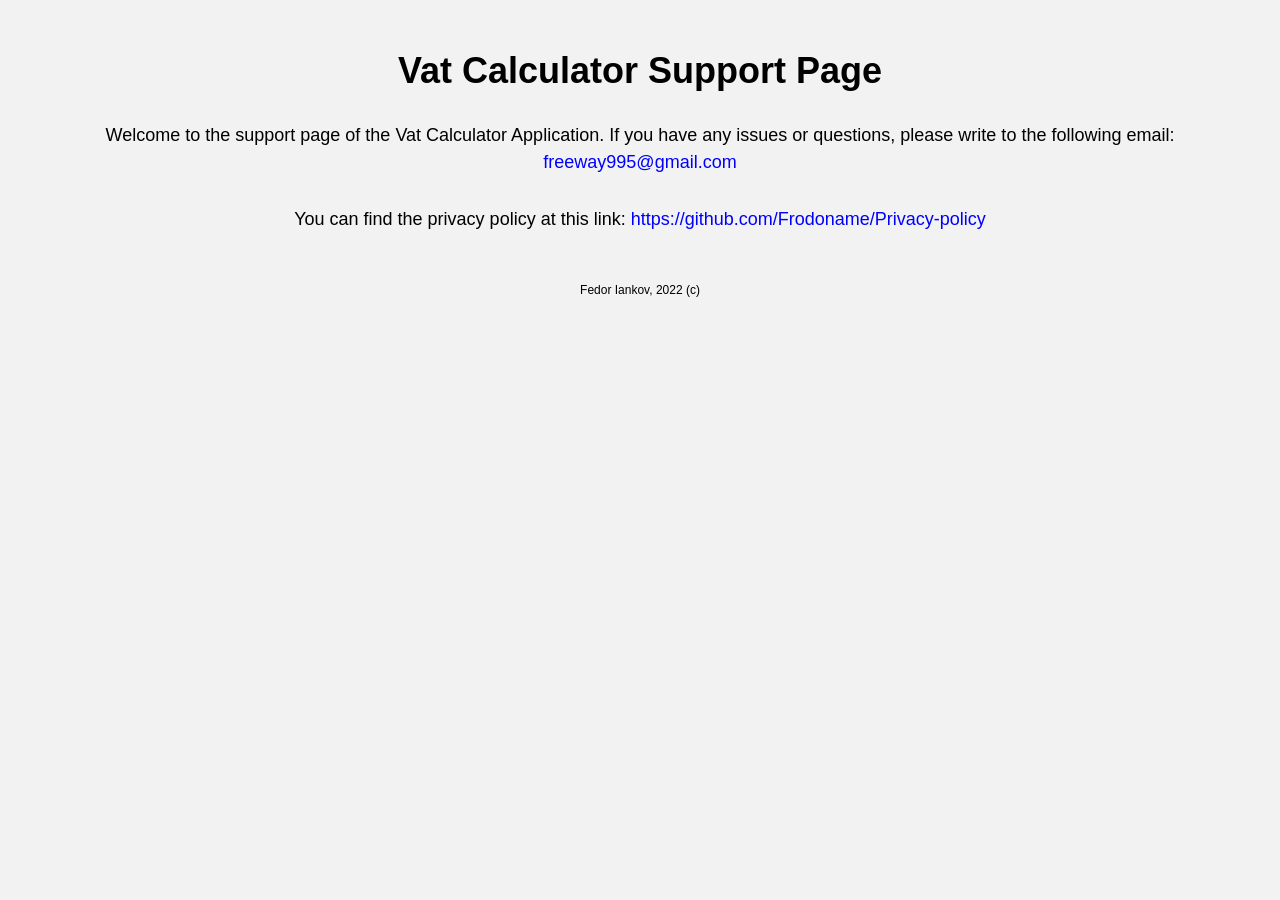
==== index.html @ 5e577d5a "Create index.html" ====
<!DOCTYPE html>
<html>
<head>
	<title>Vat Calculator Support Page</title>
	<style>
		body {
			font-family: Arial, sans-serif;
			background-color: #f2f2f2;
			text-align: center;
		}
        
        h1 {
		font-size: 36px;
		margin-top: 50px;
	}
	
	p {
		font-size: 18px;
		margin-top: 30px;
		margin-bottom: 30px;
		line-height: 1.5;
	}
	
	a {
		color: blue;
		text-decoration: none;
	}
	
	footer {
		font-size: 12px;
		margin-top: 50px;
		margin-bottom: 20px;
	}
</style>
</head>
<body>
	<h1>Vat Calculator Support Page</h1>
	<p>Welcome to the support page of the Vat Calculator Application. If you have any issues or questions, please write to the following email: <a href="mailto:freeway995@gmail.com">freeway995@gmail.com</a></p>
	<p>You can find the privacy policy at this link: <a href="https://github.com/Frodoname/Privacy-policy">https://github.com/Frodoname/Privacy-policy</a></p>
	<footer>Fedor Iankov, 2022 (c)</footer>
</body>
</html>
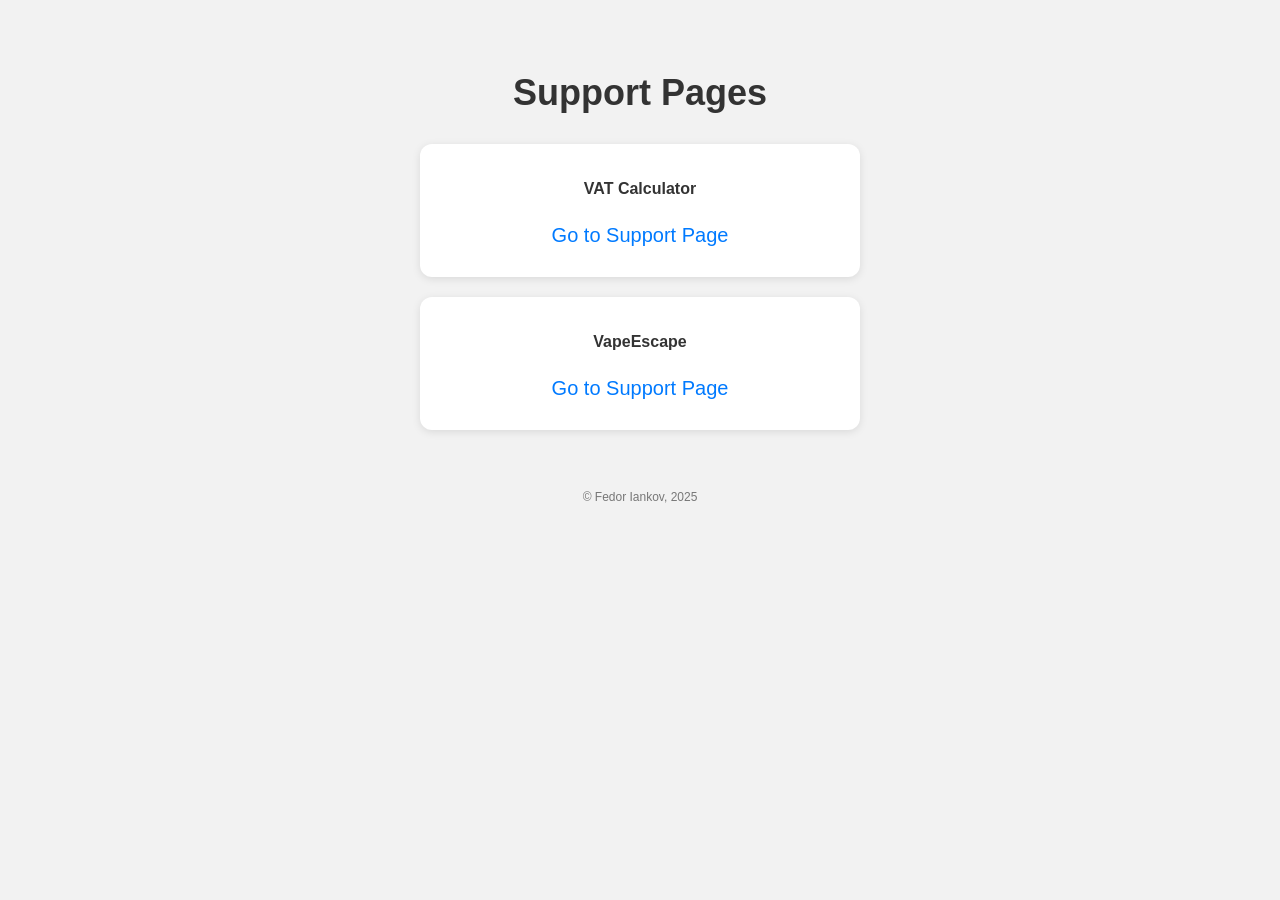
==== commit 8c4e52da: "Update index.html" ====
--- a/index.html
+++ b/index.html
@@ -1,42 +1,66 @@
 <!DOCTYPE html>
-<html>
+<html lang="en">
 <head>
-	<title>Vat Calculator Support Page</title>
-	<style>
-		body {
-			font-family: Arial, sans-serif;
-			background-color: #f2f2f2;
-			text-align: center;
-		}
-        
-        h1 {
-		font-size: 36px;
-		margin-top: 50px;
-	}
-	
-	p {
-		font-size: 18px;
-		margin-top: 30px;
-		margin-bottom: 30px;
-		line-height: 1.5;
-	}
-	
-	a {
-		color: blue;
-		text-decoration: none;
-	}
-	
-	footer {
-		font-size: 12px;
-		margin-top: 50px;
-		margin-bottom: 20px;
-	}
-</style>
+  <meta charset="UTF-8" />
+  <meta name="viewport" content="width=device-width, initial-scale=1.0"/>
+  <title>Support Pages</title>
+  <style>
+    body {
+      font-family: -apple-system, BlinkMacSystemFont, "Segoe UI", Roboto, Arial, sans-serif;
+      background-color: #f2f2f2;
+      color: #333;
+      text-align: center;
+      padding: 40px 20px;
+    }
+
+    h1 {
+      font-size: 36px;
+      margin-bottom: 30px;
+    }
+
+    .link-box {
+      margin: 20px auto;
+      max-width: 400px;
+      background: #fff;
+      border-radius: 12px;
+      box-shadow: 0 2px 8px rgba(0,0,0,0.1);
+      padding: 20px;
+    }
+
+    a {
+      display: inline-block;
+      font-size: 20px;
+      color: #007AFF;
+      text-decoration: none;
+      margin: 10px 0;
+    }
+
+    a:hover {
+      text-decoration: underline;
+    }
+
+    footer {
+      margin-top: 60px;
+      font-size: 12px;
+      color: #777;
+    }
+  </style>
 </head>
 <body>
-	<h1>Vat Calculator Support Page</h1>
-	<p>Welcome to the support page of the Vat Calculator Application. If you have any issues or questions, please write to the following email: <a href="mailto:freeway995@gmail.com">freeway995@gmail.com</a></p>
-	<p>You can find the privacy policy at this link: <a href="https://github.com/Frodoname/Privacy-policy">https://github.com/Frodoname/Privacy-policy</a></p>
-	<footer>Fedor Iankov, 2022 (c)</footer>
+  <h1>Support Pages</h1>
+
+  <div class="link-box">
+    <p><strong>VAT Calculator</strong></p>
+    <a href="vat-calculator/index.html">Go to Support Page</a>
+  </div>
+
+  <div class="link-box">
+    <p><strong>VapeEscape</strong></p>
+    <a href="vapeescape/index.html">Go to Support Page</a>
+  </div>
+
+  <footer>
+    &copy; Fedor Iankov, 2025
+  </footer>
 </body>
 </html>
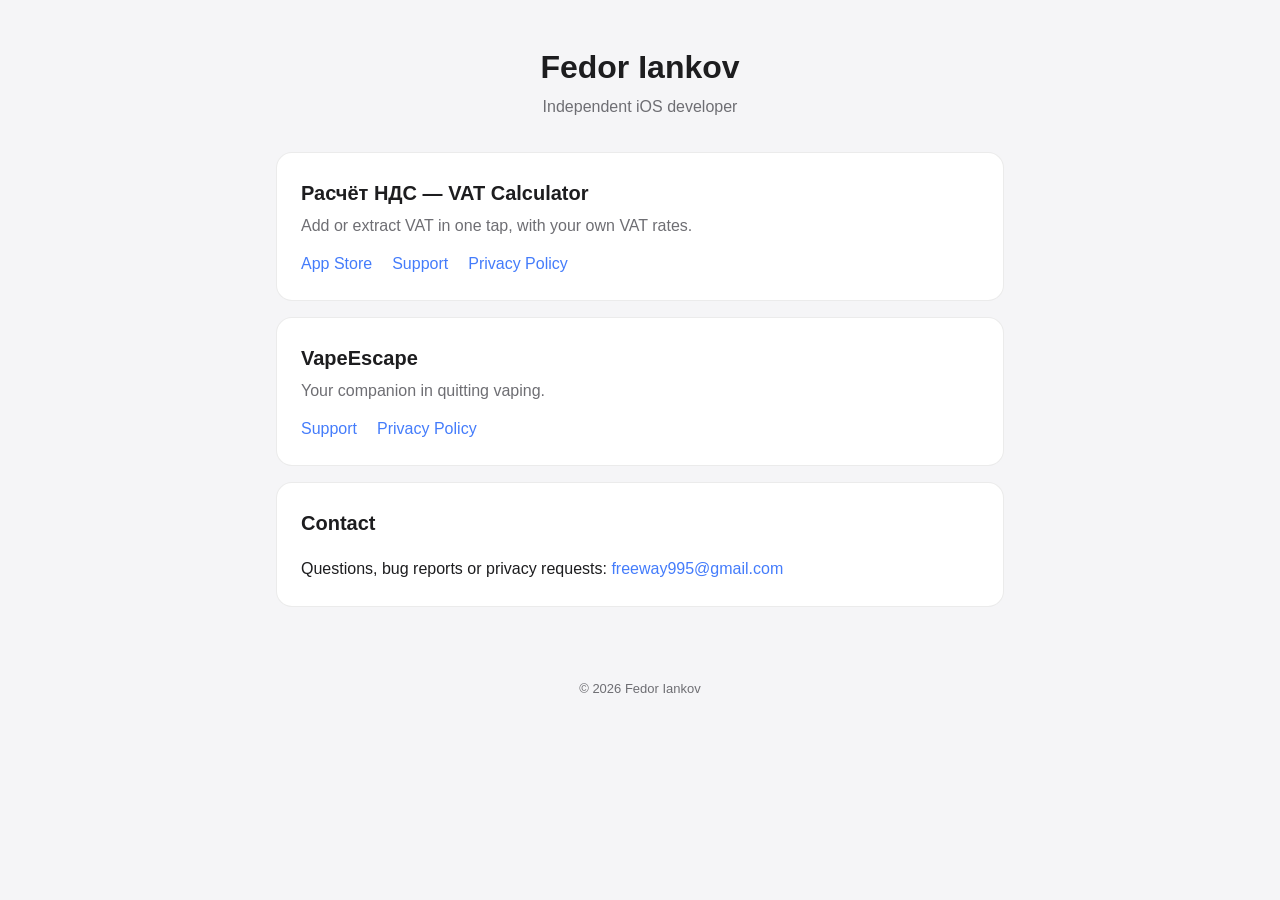
==== commit 25ab9587: "Developer site: app-ads.txt, VAT Calculator privacy policy and support - app-ads.txt from the Yandex" ====
--- a/index.html
+++ b/index.html
@@ -2,65 +2,46 @@
 <html lang="en">
 <head>
   <meta charset="UTF-8" />
-  <meta name="viewport" content="width=device-width, initial-scale=1.0"/>
-  <title>Support Pages</title>
-  <style>
-    body {
-      font-family: -apple-system, BlinkMacSystemFont, "Segoe UI", Roboto, Arial, sans-serif;
-      background-color: #f2f2f2;
-      color: #333;
-      text-align: center;
-      padding: 40px 20px;
-    }
-
-    h1 {
-      font-size: 36px;
-      margin-bottom: 30px;
-    }
-
-    .link-box {
-      margin: 20px auto;
-      max-width: 400px;
-      background: #fff;
-      border-radius: 12px;
-      box-shadow: 0 2px 8px rgba(0,0,0,0.1);
-      padding: 20px;
-    }
-
-    a {
-      display: inline-block;
-      font-size: 20px;
-      color: #007AFF;
-      text-decoration: none;
-      margin: 10px 0;
-    }
-
-    a:hover {
-      text-decoration: underline;
-    }
-
-    footer {
-      margin-top: 60px;
-      font-size: 12px;
-      color: #777;
-    }
-  </style>
+  <meta name="viewport" content="width=device-width, initial-scale=1.0" />
+  <title>Fedor Iankov — iOS Apps</title>
+  <meta name="description" content="iOS apps by independent developer Fedor Iankov: support, privacy policies and contact." />
+  <link rel="stylesheet" href="assets/style.css" />
 </head>
 <body>
-  <h1>Support Pages</h1>
+  <main>
+    <header class="page">
+      <h1>Fedor Iankov</h1>
+      <p>Independent iOS developer</p>
+    </header>
 
-  <div class="link-box">
-    <p><strong>VAT Calculator</strong></p>
-    <a href="vat-calculator/index.html">Go to Support Page</a>
-  </div>
+    <section class="card app">
+      <div>
+        <h2>Расчёт НДС — VAT Calculator</h2>
+        <p>Add or extract VAT in one tap, with your own VAT rates.</p>
+        <div class="links">
+          <a href="https://apps.apple.com/app/id6445923448">App Store</a>
+          <a href="vat-calculator/index.html">Support</a>
+          <a href="vat-calculator/privacy.html">Privacy Policy</a>
+        </div>
+      </div>
+    </section>
 
-  <div class="link-box">
-    <p><strong>VapeEscape</strong></p>
-    <a href="vapeescape/index.html">Go to Support Page</a>
-  </div>
+    <section class="card app">
+      <div>
+        <h2>VapeEscape</h2>
+        <p>Your companion in quitting vaping.</p>
+        <div class="links">
+          <a href="vapeescape/index.html">Support</a>
+          <a href="vapeescape/privacy.html">Privacy Policy</a>
+        </div>
+      </div>
+    </section>
 
-  <footer>
-    &copy; Fedor Iankov, 2025
-  </footer>
+    <section class="card">
+      <h2 style="margin-top:0;font-size:20px;">Contact</h2>
+      <p style="margin:0;">Questions, bug reports or privacy requests: <a href="mailto:freeway995@gmail.com">freeway995@gmail.com</a></p>
+    </section>
+  </main>
+  <footer>&copy; 2026 Fedor Iankov</footer>
 </body>
 </html>
--- a/assets/style.css
+++ b/assets/style.css
@@ -0,0 +1,74 @@
+:root {
+  --bg: #f5f5f7;
+  --card: #ffffff;
+  --text: #1d1d1f;
+  --muted: #6e6e73;
+  --accent: #447cfb;
+  --border: rgba(0, 0, 0, 0.08);
+}
+
+@media (prefers-color-scheme: dark) {
+  :root {
+    --bg: #000000;
+    --card: #1c1c1e;
+    --text: #f5f5f7;
+    --muted: #a1a1a6;
+    --accent: #6b9bff;
+    --border: rgba(255, 255, 255, 0.12);
+  }
+}
+
+* { box-sizing: border-box; }
+
+body {
+  margin: 0;
+  font-family: -apple-system, BlinkMacSystemFont, "Segoe UI", Roboto, Arial, sans-serif;
+  background: var(--bg);
+  color: var(--text);
+  line-height: 1.6;
+  -webkit-text-size-adjust: 100%;
+}
+
+main {
+  max-width: 760px;
+  margin: 0 auto;
+  padding: 48px 16px 32px;
+}
+
+header.page { text-align: center; margin-bottom: 32px; }
+header.page h1 { font-size: 32px; line-height: 1.2; margin: 0 0 8px; }
+header.page p { color: var(--muted); margin: 0; }
+
+nav.lang { text-align: center; margin-bottom: 24px; font-size: 15px; }
+nav.lang a { margin: 0 8px; }
+
+.card {
+  background: var(--card);
+  border: 1px solid var(--border);
+  border-radius: 16px;
+  padding: 24px;
+  margin-bottom: 16px;
+}
+
+.app { display: flex; gap: 16px; align-items: flex-start; }
+.app img { width: 64px; height: 64px; border-radius: 14px; flex-shrink: 0; }
+.app h2 { margin: 0 0 4px; font-size: 20px; }
+.app p { margin: 0 0 12px; color: var(--muted); }
+
+.links { display: flex; flex-wrap: wrap; gap: 8px 20px; }
+
+a { color: var(--accent); text-decoration: none; }
+a:hover { text-decoration: underline; }
+
+article h2 { font-size: 22px; margin: 32px 0 8px; }
+article h3 { font-size: 17px; margin: 20px 0 4px; }
+article ul { padding-left: 22px; }
+article li { margin-bottom: 6px; }
+.updated { color: var(--muted); font-size: 14px; text-align: center; }
+
+footer {
+  text-align: center;
+  color: var(--muted);
+  font-size: 13px;
+  padding: 24px 16px 40px;
+}
